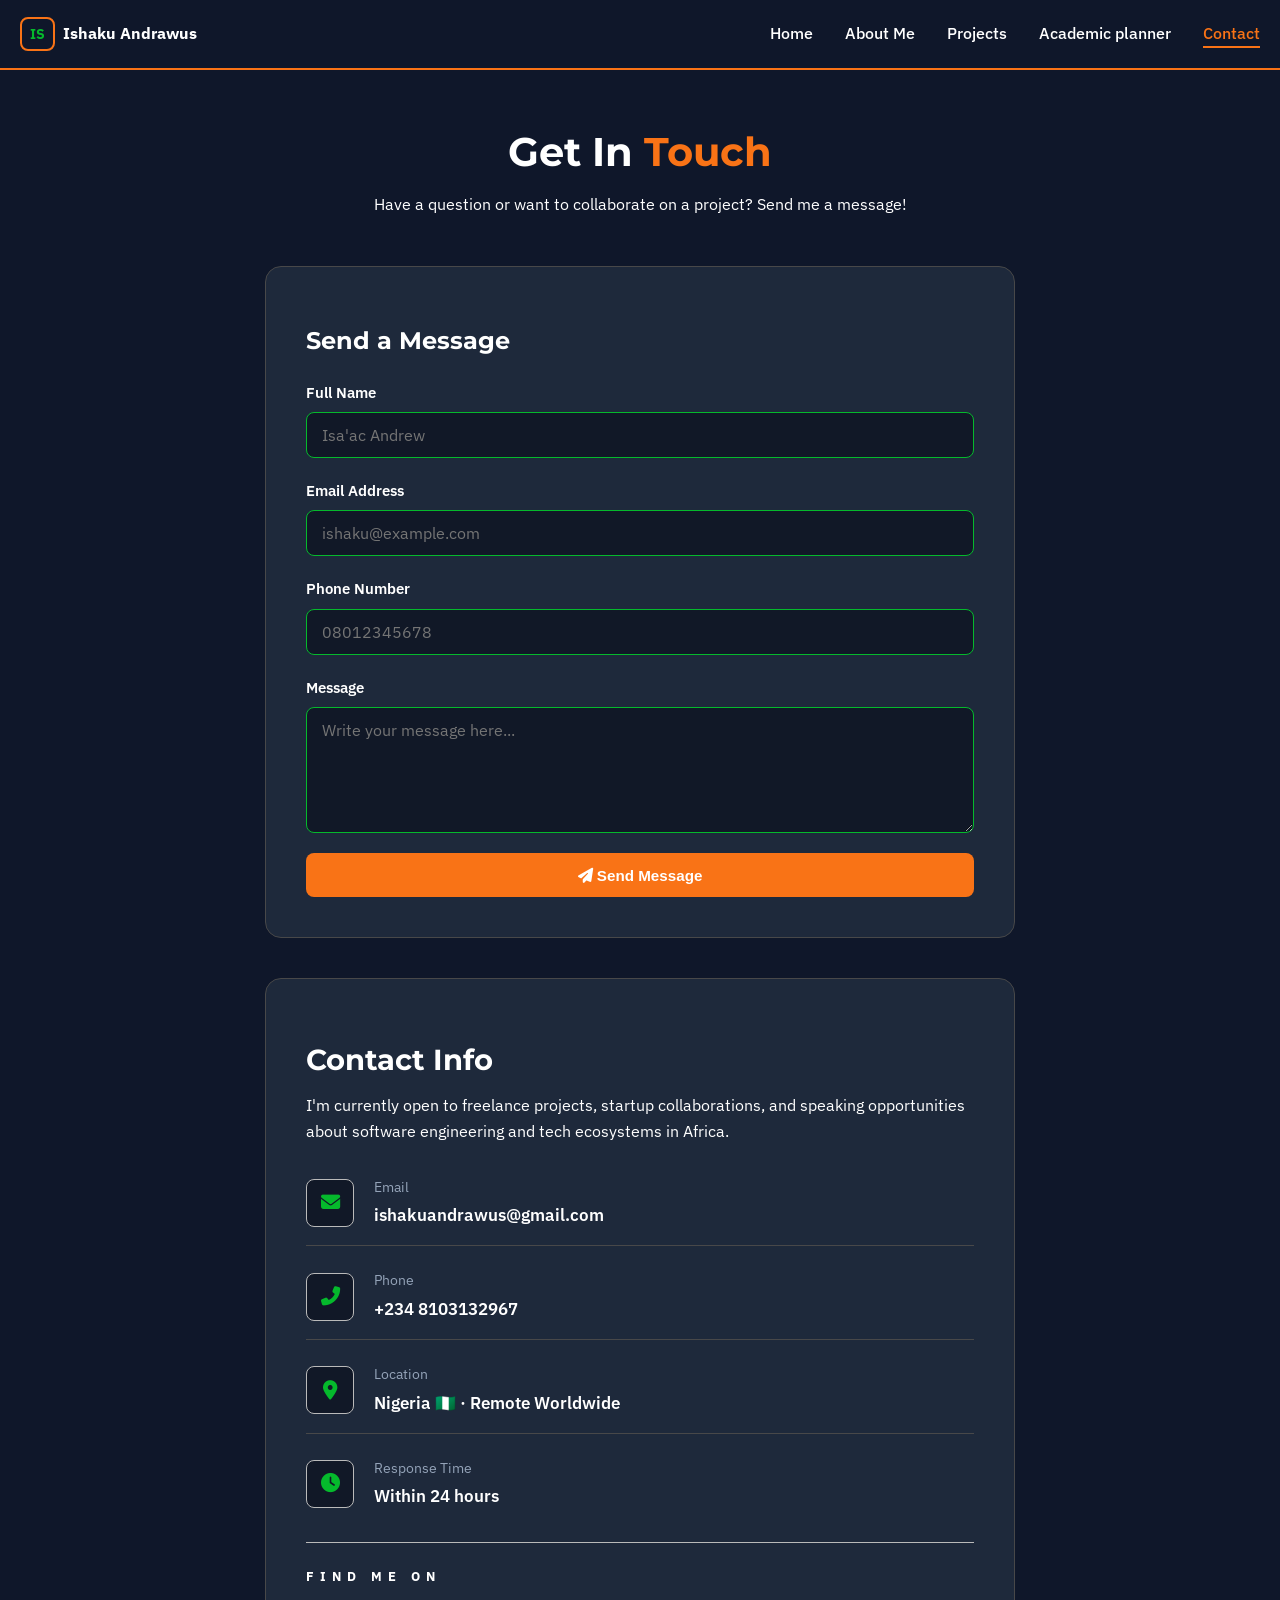
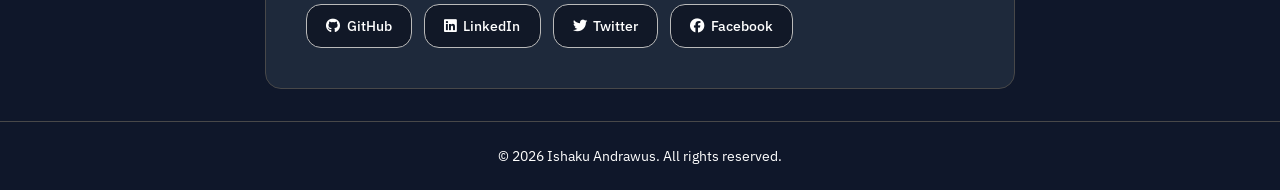
==== contact.html @ 084c1f38 "Add files via upload" ====
<!DOCTYPE html>
<html lang="en">

<head>
    <meta charset="UTF-8">
    <meta name="viewport" content="width=device-width, initial-scale=1.0">
    <title>Contact | Ishaku Andrawus Academic Portfolio</title>
    <meta name="description"
        content="Have a question or want to collaborate on a project? Get in touch with Ishaku Andrawus.">
    <link rel="preconnect" href="https://fonts.googleapis.com">
    <link rel="preconnect" href="https://fonts.gstatic.com" crossorigin>
    <link
        href="https://fonts.googleapis.com/css2?family=IBM+Plex+Sans:ital,wght@0,100..700;1,100..700&family=Montserrat:ital,wght@0,100..900;1,100..900&display=swap"
        rel="stylesheet">
    <link rel="stylesheet" href="https://cdnjs.cloudflare.com/ajax/libs/font-awesome/6.4.0/css/all.min.css">
    <link rel="stylesheet" href="style.css">
</head>

<body>
    <header class="site-header">
        <nav class="nav-container" aria-label="primary">
            <a href="index.html" class="brand"><span class="brand-mark">IS</span> Ishaku Andrawus</a>
            <button class="nav-toggle" id="navToggle" aria-expanded="false" aria-controls="navMenu"
                aria-label="Toggle navigation menu"></button>
            <ul class="nav-menu" id="navMenu">
                <li><a href="index.html">Home</a></li>
                <li><a href="about.html">About Me</a></li>
                <li><a href="project.html">Projects</a></li>
                <li><a href="planner.html">Academic planner</a></li>
                <li><a href="contact.html" aria-current="page">Contact</a></li>
            </ul>
        </nav>
    </header>

    <main id="main" class="page-container" style="max-width: 1200px; margin: 0 auto; padding: 2rem 1.5rem;">
        <h1 class="page-title" style="text-align: center; margin-bottom: 0.5rem;">Get In <span>Touch</span></h1>
        <p style="text-align: center; color: var(--clr-text-main); margin-bottom: 3rem;">Have a question or want to
            collaborate on a project? Send me a message!</p>

        <div class="contact-grid-wrapper">

            <div class="info-card contact-box">
                <h2 style="font-size: 1.5rem; margin-bottom: 1.5rem; color: var(--clr-text-main);">Send a Message</h2>
                <form id="contact-form" class="contact-form" novalidate>
                    <div class="form-group">
                        <label for="name">Full Name</label>
                        <input type="text" id="name" placeholder="Isa'ac Andrew">
                    </div>

                    <div class="form-group">
                        <label for="email">Email Address</label>
                        <input type="email" id="email" placeholder="ishaku@example.com">
                    </div>

                    <div class="form-group">
                        <label for="phone">Phone Number</label>
                        <input type="tel" id="phone" placeholder="08012345678">
                    </div>

                    <div class="form-group">
                        <label for="message">Message</label>
                        <textarea id="message" rows="5" placeholder="Write your message here..."></textarea>
                    </div>

                    <div id="form-status" class="form-status"></div>

                    <button type="submit" class="btn-primary"
                        style="width: 100%; padding: 0.85rem; background-color: var(--clr-primary); border: none; border-radius: var(--radius-md); color: white; font-weight: 600; cursor: pointer;">
                        <i class="fas fa-paper-plane"></i> Send Message
                    </button>
                </form>
            </div>

            <div class="info-card contact-details-card">
                <h2 style="font-size: 1.8rem; margin-bottom: 0.5rem; color: var(--clr-text-main);">Contact Info</h2>
                <p style="color: var(--clr-text-main); line-height: 1.6; margin-bottom: 2rem;">
                    I'm currently open to freelance projects, startup collaborations, and speaking opportunities about
                    software engineering and tech ecosystems in Africa.
                </p>

                <div class="info-rows-list">
                    <!-- Row Item 1: Email -->
                    <div class="info-row-item">
                        <div class="icon-avatar-box"><i class="fas fa-envelope"></i></div>
                        <div class="info-row-text">
                            <span class="row-label">Email</span>
                            <a href="mailto:ishakuandrawus@gmail.com" class="row-value">ishakuandrawus@gmail.com</a>
                        </div>
                    </div>
                    <div class="info-row-item">
                        <div class="icon-avatar-box"><i class="fas fa-phone-alt"></i></div>
                        <div class="info-row-text">
                            <span class="row-label">Phone</span>
                            <span class="row-value">+234 8103132967</span>
                        </div>
                    </div>

                    <div class="info-row-item">
                        <div class="icon-avatar-box"><i class="fas fa-map-marker-alt"></i></div>
                        <div class="info-row-text">
                            <span class="row-label">Location</span>
                            <span class="row-value">Nigeria 🇳🇬 · Remote Worldwide</span>
                        </div>
                    </div>

                    <div class="info-row-item">
                        <div class="icon-avatar-box"><i class="fas fa-clock"></i></div>
                        <div class="info-row-text">
                            <span class="row-label">Response Time</span>
                            <span class="row-value">Within 24 hours</span>
                        </div>
                    </div>
                </div>

                <div class="social-links-footer-section"
                    style="margin-top: 1rem; border-top: 1px solid var(--clr-border-2); padding-top: 1.5rem;">
                    <span
                        style="display: block; font-size: 0.8rem;  letter-spacing: 6px; text-transform: uppercase; color: var(--clr-text-main); font-weight: 700; margin-bottom: 1rem;">Find
                        Me On</span>
                    <div class="social-pill-buttons" style="display: flex; gap: 0.75rem; flex-wrap: wrap;">
                        <a href="https://github.com" target="https://github.com/Aims3" class="social-pill"><i
                                class="fab fa-github"></i> GitHub</a>
                        <a href="https://linkedin.com"
                            target="https://www.linkedin.com/in/ishakuandrawus?utm_source=share_via&utm_content=profile&utm_medium=member_android"
                            class="social-pill"><i class="fab fa-linkedin"></i> LinkedIn</a>
                        <a href="https://twitter.com" target="https://x.com/ishakuand" class="social-pill"><i
                                class="fab fa-twitter"></i> Twitter</a>
                        <a href="https://facebook.com" target="https://facebook.com/aimsclothingapparel"
                            class="social-pill"><i class="fab fa-facebook"></i> Facebook</a>
                    </div>
                </div>
            </div>

        </div>
    </main>
    <script src="script.js"></script>
    <footer class="site-footer">
        <p>&copy; 2026 Ishaku Andrawus. All rights reserved.</p>
    </footer>
</body>

</html>
---- style.css ----
:root {
    --clr-bg-main: #0f172a;       
    --clr-bg-card: #1e293b;     
    --clr-bg-input: #111827;      
    --clr-primary: #f97316;       
    --clr-text-main: #ffffff;     
    --clr-text-muted: #94a3b8;    
    --clr-border: #484849;
    --clr-border-2: #bababa; 
    --clr-border-g: #05b92c;      
    --radius-lg: 16px;
    --radius-md: 8px;
    --transition-smooth: all 0.3s cubic-bezier(0.4, 0, 0.2, 1);
}

*,
*::before,
*::after {
    box-sizing: border-box;
}

html, body {
    width: 100%;
    min-height: 100vh;
    margin: 0;
    padding: 0;
    overflow-x: hidden;
    background-color: var(--clr-bg-main);
    color: var(--clr-text-main);
    font-family: 'IBM Plex Sans', sans-serif;
    line-height: 1.6;
    text-rendering: optimizeSpeed;
    display: flex;
    flex-direction: column;
}

main, 
#main {
    flex: 1 0 auto;
    width: 100%;
}

h1, h2, h3, h4, .page-title {
    font-family: 'Montserrat', sans-serif;
    line-height: 1.2;
    color: var(--clr-text-main);
}

p {
    color: var(--clr-text-main);
}

img {
    max-width: 100%;
    height: auto;
    display: block;
}

.container,
.page-container {
    width: 100%;
    max-width: 1200px;
    margin-left: auto;
    margin-right: auto;
    padding-left: 1.2rem;
    padding-right: 1.2rem;
}

.site-header {
    position: sticky;
    top: 0;
    z-index: 100; 
    background-color: var(--clr-bg-main);
    border-bottom: 2px solid var(--clr-primary);
}

.nav-container {
    display: flex;
    justify-content: space-between;
    align-items: center;
    padding: 1rem 0;
}

.brand {
    font-weight: 700;
    color: var(--clr-text-main);
    text-decoration: none;
    display: flex;
    align-items: center;
    gap: 0.5rem;
    margin-left: 20px;
}

.brand-mark {
    background-color: transparent;
    color: var(--clr-border-g);
    padding: 0.2rem 0.5rem;
    border-radius: var(--radius-md);
    font-size: 0.9rem;
    border: 2px solid var(--clr-primary);
}

.nav-menu {
    display: flex;
    list-style: none;
    gap: 2rem; 
    margin: 5px;
    margin-right: 20px;
}

.nav-menu a {
    text-decoration: none;
    color: var(--clr-text-main);
    font-weight: 500;
    transition: color 0.3s ease;
    padding-bottom: 5px;
    position: relative;
}

.nav-menu a::after {
    content: '';
    position: absolute;
    bottom: 0;
    left: 0;
    width: 100%;
    height: 2px; 
    background-color: var(--clr-primary); 
    transform: scaleX(0);
    transform-origin: bottom center; 
    transition: transform 0.3s cubic-bezier(0.4, 0, 0.2, 1);
}

.nav-menu a:hover::after,
.nav-menu a[aria-current="page"]::after {
    transform: scaleX(1);
}

.nav-menu a:hover,
.nav-menu a[aria-current="page"] {
    color: var(--clr-primary);
}

.nav-toggle {
    display: none;
}

.hero {
    padding: 4rem 0;
    background-color: var(--clr-bg-main);
}

.hero-grid {
    display: grid;
    grid-template-columns: 2.3fr 1.1fr; 
    gap: 3rem;
    align-items: center; 
}

.eyebrow {
    display: inline-block;
    font-size: 0.85rem;
    font-weight: 600;
    text-transform: uppercase;
    letter-spacing: 0.3rem;
    color: var(--clr-primary);
}

.hero-content h1 {
    font-size: 3rem;
    margin-bottom: 1rem;
}

.hero-content h1 em {
    font-style: normal;
    color: var(--clr-primary); 
}

.aims {
    font-size: 1.1rem;
    color: var(--clr-text-main);
}

.miva {
    color: var(--clr-primary);
}

.link {
    color: var(--clr-primary);
    text-decoration: none;
    font-weight: 600;
}

.cta-row {
    display: flex;
    gap: 1rem;
    margin-top: 1.5rem;
}

.id-card {
    background-color: var(--clr-bg-card);
    border-radius: var(--radius-lg);
    border: 1px solid var(--clr-primary);
    overflow: hidden;
    width: 100%;
    transition: transform 0.3s ease-in-out;
}

.id-card:hover {
    transform: translateY(-5px); 
}

.portrait {
    width: 100%;
    height: auto;
    aspect-ratio: 1 / 1;
} 

.portrait img {
    width: 100%;
    height: 100%;
    object-fit: cover; 
}

.intro {
    font-size: 1.2rem;
    font-weight: 600;
    color: var(--clr-border-g);
    justify-content: center;
    letter-spacing: 0.2rem;
}

span.intro {
    display: block;
    text-align: center;
    margin-bottom: 1rem;
}

.btn-primary,
.btn-ghost {
    display: inline-block;
    padding: 0.8rem 1.8rem;
    border-radius: var(--radius-md);
    font-weight: 600;
    text-decoration: none;
    font-size: 0.95rem;
    transition: var(--transition-smooth);
}

.btn-primary {
    background-color: var(--clr-primary);
    color: var(--clr-text-main);
    border: 2px solid var(--clr-primary);
}

.btn-primary:hover {
    background-color: #0a043e; 
    border-color: #d89a09;
    transform: translateY(-2px); 
}

.btn-ghost {
    background-color: transparent;
    color: var(--clr-primary);
    border: 2px solid var(--clr-primary);
}

.btn-ghost:hover {
    background-color: rgba(249, 115, 22, 0.1); 
    transform: translateY(-2px);
}

.about-section {
    padding: 4rem 0;
    background-color: var(--clr-bg-main);
    display: block;
}

.page-title {
    text-align: center;
    font-size: 2.5rem;
    margin-bottom: 3rem;
}

.page-title span {
    color: var(--clr-primary);
}

.about-grid {
    display: grid;
    grid-template-columns: 1fr 1fr; 
    gap: 2rem;
    align-items: start;
}

.about-column {
    display: flex;
    flex-direction: column;
    gap: 2rem; 
}

.info-card {
    background-color: var(--clr-bg-card);
    border: 1px solid var(--clr-border);
    border-radius: var(--radius-lg);
    padding: 2.5rem;
    box-shadow: none !important;
    animation: continuousFloat 5s ease-in-out infinite;
    will-change: transform;
}

.about-column:nth-child(1) .info-card:nth-child(1) { border-top: 4px solid #faf153; }
.about-column:nth-child(1) .info-card:nth-child(2) { border-top: 4px solid #22c55e; }
.about-column:nth-child(2) .info-card:nth-child(1) { border-top: 4px solid #3b82f6; }
.about-column:nth-child(2) .info-card:nth-child(2) { border-top: 4px solid #a855f7; }

.info-card h2 {
    font-size: 1.3rem;
    margin-bottom: 20px;
    color: var(--clr-primary);
    display: flex;
    align-items: center;
    gap: 10px;
}

.info-card p {
    color: var(--clr-text-main);
    line-height: 1.6;
}

.table-responsive {
    width: 100%;
    overflow-x: auto;
}

.edu-table {
    width: 100%;
    border-collapse: collapse;
    margin-top: 10px;
}

.edu-table th, .edu-table td {
    padding: 12px 15px;
    text-align: left;
    border-bottom: 1px solid var(--clr-border);
}

.edu-table th {
    background-color: var(--clr-primary);
    color: var(--clr-text-main);
    font-weight: 600;
}

.edu-table tr:hover {
    background-color: rgba(233, 233, 237, 0.05);
}

.skills-list {
    list-style: none;
    display: flex;
    flex-wrap: wrap;
    gap: 8px;
    padding: 0;
}

.skills-list li {
    background: var(--clr-bg-input);
    border: 1px solid var(--clr-border-g);
    padding: 6px 12px;
    border-radius: 10px;
    font-size: 0.85rem;
    font-weight: 500;
}

.video-container {
    margin-top: 15px;
    border-radius: 20px;
    overflow: hidden;
}

.projects-grid {
    display: grid;
    grid-template-columns: repeat(auto-fit, minmax(300px, 1fr));
    gap: 30px;
    margin-bottom: 50px;
}

.project-card {
    background-color: var(--clr-bg-card);
    border-radius: var(--radius-lg);
    border: 1px solid var(--clr-border);
    overflow: hidden;
    display: flex;
    flex-direction: column;
    transition: var(--transition-smooth);
}

.project-card:hover {
    transform: translateY(-8px);
    border-color: var(--clr-primary);
}

.project-image {
    width: 100%;
    height: 200px;
    overflow: hidden;
}

.project-image img {
    width: 100%;
    height: 100%;
    object-fit: cover;
    transition: transform 0.3s ease;
}

.project-card:hover .project-image img {
    transform: scale(1.05);
}

.project-info {
    padding: 25px;
    display: flex;
    flex-direction: column;
    flex-grow: 1;
}

.project-info h3 {
    font-size: 1.3rem;
    margin-bottom: 12px;
}

.project-info p {
    color: var(--clr-text-muted);
    font-size: 0.95rem;
    line-height: 1.6;
    margin-bottom: 20px;
    flex-grow: 1;
}

.project-link {
    text-decoration: none;
    color: var(--clr-primary);
    font-weight: 600;
    display: inline-flex;
    align-items: center;
    gap: 8px;
    font-size: 0.95rem;
    transition: color 0.2s ease;
}

.planner-grid {
    display: grid;
    grid-template-columns: 1fr 1.3fr;
    gap: 3rem;
    padding-top: 3rem;
    padding-bottom: 5rem;
    align-items: start;
    width: 100%;
}

.task-form-card {
    background-color: var(--clr-bg-card);
    border: 1px solid var(--clr-border);
    border-radius: var(--radius-lg);
    padding: 2.5rem;
}

.task-form-card h2 {
    font-size: 1.8rem;
    margin-top: 0.5rem;
    margin-bottom: 1.5rem;
}

.task-form .form-group {
    margin-bottom: 1.5rem;
    display: flex;
    flex-direction: column;
    gap: 8px;
}

.task-form label {
    font-size: 0.85rem;
    font-weight: 600;
    color: var(--clr-text-muted);
}

.task-form input,
.task-form select {
    width: 100%;
    padding: 0.9rem 1.2rem;
    border-radius: var(--radius-md);
    background-color: var(--clr-bg-input);
    border: 1px solid var(--clr-border);
    color: var(--clr-text-main);
    font-size: 0.95rem;
    outline: none;
    transition: var(--transition-smooth);
}

.task-form input:focus,
.task-form select:focus {
    border-color: var(--clr-primary);
}

.btn-add-task {
    width: 100%;
    background-color: var(--clr-primary);
    color: var(--clr-text-main);
    border: none;
    padding: 1rem;
    font-size: 1rem;
    font-weight: 700;
    border-radius: var(--radius-md);
    cursor: pointer;
    transition: var(--transition-smooth);
    margin-top: 1rem;
}

.btn-add-task:hover {
    background-color: #e0620d;
    transform: translateY(-2px);
}

.task-stats-box {
    margin-top: 2rem;
    background-color: var(--clr-bg-input);
    border: 1px solid var(--clr-border);
    border-radius: var(--radius-md);
    padding: 1.5rem;
}

.stat-line {
    display: flex;
    justify-content: space-between;
    font-size: 0.9rem;
    margin-bottom: 0.75rem;
    color: var(--clr-text-muted);
}

.stat-num {
    font-weight: 700;
    color: var(--clr-text-main);
}

.text-green { color: #22c55e !important; }
.text-orange { color: var(--clr-primary) !important; }

.stat-progress-bar {
    width: 100%;
    height: 4px;
    background-color: var(--clr-border);
    border-radius: 2px;
    margin-top: 1rem;
    overflow: hidden;
}

#stat-progress-fill {
    height: 100%;
    background-color: var(--clr-primary);
    width: 0%;
    transition: width 0.4s ease;
}

.tasks-display-column {
    padding-top: 0.5rem;
}

.display-header {
    display: flex;
    justify-content: space-between;
    align-items: center;
    margin-bottom: 2rem;
}

.display-header h2 {
    font-size: 2rem;
    margin: 0;
}

.sub-counter {
    font-size: 0.85rem;
    font-family: monospace;
    color: var(--clr-text-muted);
}

.btn-clear {
    background-color: transparent;
    color: var(--clr-text-main);
    border: 1px solid var(--clr-border);
    padding: 0.6rem 1.2rem;
    border-radius: var(--radius-md);
    font-size: 0.85rem;
    font-weight: 600;
    cursor: pointer;
    transition: var(--transition-smooth);
}

.btn-clear:hover {
    border-color: #ef4444;
    color: #ef4444;
}

.filter-row {
    display: flex;
    flex-wrap: wrap;
    gap: 0.75rem;
    margin-bottom: 2rem;
}

.filter-pill {
    background: transparent;
    border: 1px solid var(--clr-border);
    color: var(--clr-text-main);
    padding: 0.5rem 1.2rem;
    border-radius: 20px;
    font-size: 0.85rem;
    font-weight: 500;
    cursor: pointer;
    transition: var(--transition-smooth);
}

.filter-pill:hover {
    border-color: var(--clr-primary);
}

.filter-pill.active {
    background-color: var(--clr-primary);
    border-color: var(--clr-primary);
    color: var(--clr-bg-main);
    font-weight: 600;
}

.planner-task-list {
    list-style: none;
    padding: 0;
    display: flex;
    flex-direction: column;
    gap: 1rem;
}

.task-card-item {
    background-color: var(--clr-bg-card);
    border: 1px solid var(--clr-border);
    border-radius: var(--radius-md);
    padding: 1.25rem;
    display: flex;
    justify-content: space-between;
    align-items: center;
    transition: var(--transition-smooth);
}

.task-left-info {
    display: flex;
    align-items: center;
    gap: 1rem;
}

.task-checkbox {
    width: 20px;
    height: 20px;
    border-radius: 50%;
    border: 2px solid var(--clr-border);
    cursor: pointer;
    display: flex;
    align-items: center;
    justify-content: center;
    transition: var(--transition-smooth);
}

.task-checkbox::after {
    content: "✓";
    font-size: 11px;
    color: var(--clr-bg-main);
    display: none;
}

.task-card-item.completed-state .task-checkbox {
    background-color: #22c55e;
    border-color: #22c55e;
}

.task-card-item.completed-state .task-checkbox::after {
    display: block;
}

.task-card-item.completed-state .task-title-text {
    text-decoration: line-through;
    color: var(--clr-text-muted);
}

.task-meta-pills {
    display: flex;
    gap: 0.5rem;
    margin-top: 0.4rem;
}

.meta-badge {
    font-size: 0.75rem;
    padding: 0.15rem 0.5rem;
    border-radius: 4px;
    border: 1px solid var(--clr-border);
    color: var(--clr-text-muted);
}

.task-delete-trigger {
    background: transparent;
    border: none;
    color: var(--clr-text-muted);
    font-size: 1.1rem;
    cursor: pointer;
    transition: var(--transition-smooth);
}

.task-delete-trigger:hover {
    color: #ef4444;
}

.contact-grid-wrapper {
    display: flex;
    flex-direction: column;
    gap: 2.5rem;
    max-width: 750px;
    margin: 0 auto;
}

.contact-box,
.contact-details-card {
    width: 100%;
}

.contact-box {
    background-color: var(--clr-bg-card);
    border: 1px solid var(--clr-border);
    padding: 40px;
    border-radius: var(--radius-lg);
}

.contact-form {
    display: flex;
    flex-direction: column;
    gap: 20px;
}

.form-group {
    display: flex;
    flex-direction: column;
    gap: 8px;
}

.form-group label {
    font-weight: 600;
    font-size: 0.95rem;
    color: var(--clr-text-main);
}

.form-group input, 
.form-group textarea {
    padding: 12px 15px;
    border-radius: var(--radius-md);
    background-color: var(--clr-bg-input);
    border: 1px solid var(--clr-border-g);
    color: var(--clr-text-main);
    font-family: inherit;
    font-size: 1rem;
    outline: none;
    transition: border-color 0.3s ease;
}

.form-group input:focus, 
.form-group textarea:focus {
    border-color: var(--clr-primary);
}

.send-btn {
    background-color: var(--clr-border-g);
    color: var(--clr-text-main);
    border: none;
    padding: 12px;
    border-radius: var(--radius-md);
    font-weight: 600;
    cursor: pointer;
    transition: var(--transition-smooth);
}

.send-btn:hover {
    background-color: #04821d; 
    transform: translateY(-2px); 
}

.info-rows-list {
    display: flex;
    flex-direction: column;
    gap: 1.5rem;
}

.info-row-item {
    display: flex;
    align-items: center;
    gap: 1.25rem;
    padding-bottom: 1rem;
    border-bottom: 1px solid var(--clr-border);
}

.info-row-item:last-child {
    border-bottom: none; 
}

.icon-avatar-box {
    width: 48px;
    height: 48px;
    background-color: var(--clr-bg-input);
    border: 1px solid var(--clr-border-2);
    border-radius: var(--radius-md);
    display: flex;
    align-items: center;
    justify-content: center;
    color: var(--clr-border-g); 
    font-size: 1.2rem;
    flex-shrink: 0;
}

.info-row-text {
    display: flex;
    flex-direction: column;
    gap: 0.25rem;
}

.row-label {
    font-size: 0.85rem;
    color: var(--clr-text-muted);
}

.row-value {
    font-size: 1.05rem;
    font-weight: 600;
    color: var(--clr-text-main);
    text-decoration: none;
}

a.row-value:hover {
    color: var(--clr-primary);
}

.social-pill {
    display: inline-flex;
    align-items: center;
    gap: 0.4rem;
    padding: 0.6rem 1.2rem;
    border: 1px solid var(--clr-border-2);
    border-radius: 15px; 
    color: var(--clr-text-main);
    text-decoration: none;
    font-size: 0.9rem;
    font-weight: 500;
    transition: var(--transition-smooth);
    background-color: var(--clr-bg-input);
}

.social-pill:hover {
    border-color: var(--clr-primary);
    color: var(--clr-primary);
    transform: translateY(-2px); 
}

.form-status {
    font-size: 0.95rem;
    font-weight: 600;
    text-align: center;
    padding: 10px;
    border-radius: 8px;
    display: none; 
}

.status-error {
    display: block;
    background-color: rgba(239, 68, 68, 0.1);
    color: #ef4444; 
    border: 1px solid #ef4444;
}

.status-success {
    display: block;
    background-color: rgba(34, 197, 94, 0.1);
    color: #22c55e;
    border: 1px solid #22c55e;
}

.site-footer {
    flex-shrink: 0;
    background-color: var(--clr-bg-main);
    color: var(--clr-text-muted);
    padding: 0.5rem 0;
    text-align: center;
    font-size: 0.9rem;
    border-top: 1px solid var(--clr-border);
    width: 100%;
    box-sizing: border-box;
}

@keyframes continuousFloat {
    0% { transform: translateY(0px); }
    50% { transform: translateY(-8px); }
    100% { transform: translateY(0px); }
}

.about-column:nth-child(1) .info-card:nth-child(2) { animation-delay: 1.2s; }
.about-column:nth-child(2) .info-card:nth-child(1) { animation-delay: 0.6s; }
.about-column:nth-child(2) .info-card:nth-child(2) { animation-delay: 1.8s; }

.planner-intro {
    grid-column: 1 / -1;
    text-align: center;
    max-width: 800px;
    margin: 0 auto 2rem auto;
    font-size: 1.1rem;
    color: var(--clr-text-muted);
}
@media (max-width: 900px) {
    .container,
    .page-container {
        padding-left: 1.2rem;
        padding-right: 1.2rem;
    }

    .brand {
        margin-left: 20px;
    }

    .contact-grid-wrapper {
        grid-template-columns: 1fr !important; 
        gap: 2rem;
    }

    .nav-toggle {
        display: block; 
        width: 50px;
        height: 40px;
        position: relative;
        cursor: pointer;
        background-color: var(--clr-bg-main);
        border: none;
        margin-right: 20px;
    }

    .nav-toggle::before {
        content: "";
        position: absolute;
        top: 14px;
        left: 15px;
        width: 20px;
        height: 2px;
        background-color: var(--clr-text-main);
        box-shadow: 0 6px 0 var(--clr-text-main), 0 12px 0 var(--clr-text-main);
    }

    .nav-menu {
        display: none; 
        position: absolute;
        top: 70px;                
        left: 50%;
        transform: translateX(-50%); 
        width: 90%;               
        max-width: 400px;         
        background-color: var(--clr-bg-card);
        border: 1px solid var(--clr-border);
        border-radius: var(--radius-lg);
        flex-direction: column;
        align-items: center;    
        text-align: center;
        margin: 0;                
        padding: 2.5rem;         
        gap: 1.5rem;
        box-shadow: 0 10px 30px rgba(0, 0, 0, 0.5); 
        z-index: 1000;            
    }

    .nav-menu.is-open {
        display: flex; 
    }

    .hero {
        padding: 2rem 0;
    }

    .hero-grid {
        grid-template-columns: 1fr !important; 
        gap: 2.5rem;
        text-align: center;
        width: 100%;
    }

    .cta-row {
        justify-content: center;
    }

    .about-grid {
        grid-template-columns: 1fr !important;
        gap: 1.5rem;
        width: 100%;
    }

    .projects-grid {
        grid-template-columns: 1fr !important;
        gap: 2rem;
    }

    .id-card,
    .info-card {
        width: 100% !important;
        max-width: 100% !important; 
        padding: 1.5rem !important; 
        box-sizing: border-box;
    }

    .portrait {
        height: auto !important; 
        max-height: 350px;
    }

    .hero-content h1 {
        font-size: 2.2rem; 
    }

    .page-title {
        font-size: 2rem;
        margin-bottom: 2rem;
    }

    .planner-grid {
        grid-template-columns: 1fr !important; 
        width: 100%;
        gap: 2rem;
        padding-left: 0;
        padding-right: 0;
    }

    .task-form-card {
        width: 100% !important; 
        max-width: 100% !important;
        box-sizing: border-box; 
    }

    .btn-add-task {
        width: 100% !important;
        display: block !important;
        position: relative !important; 
        margin-top: 1.5rem;
    }
}
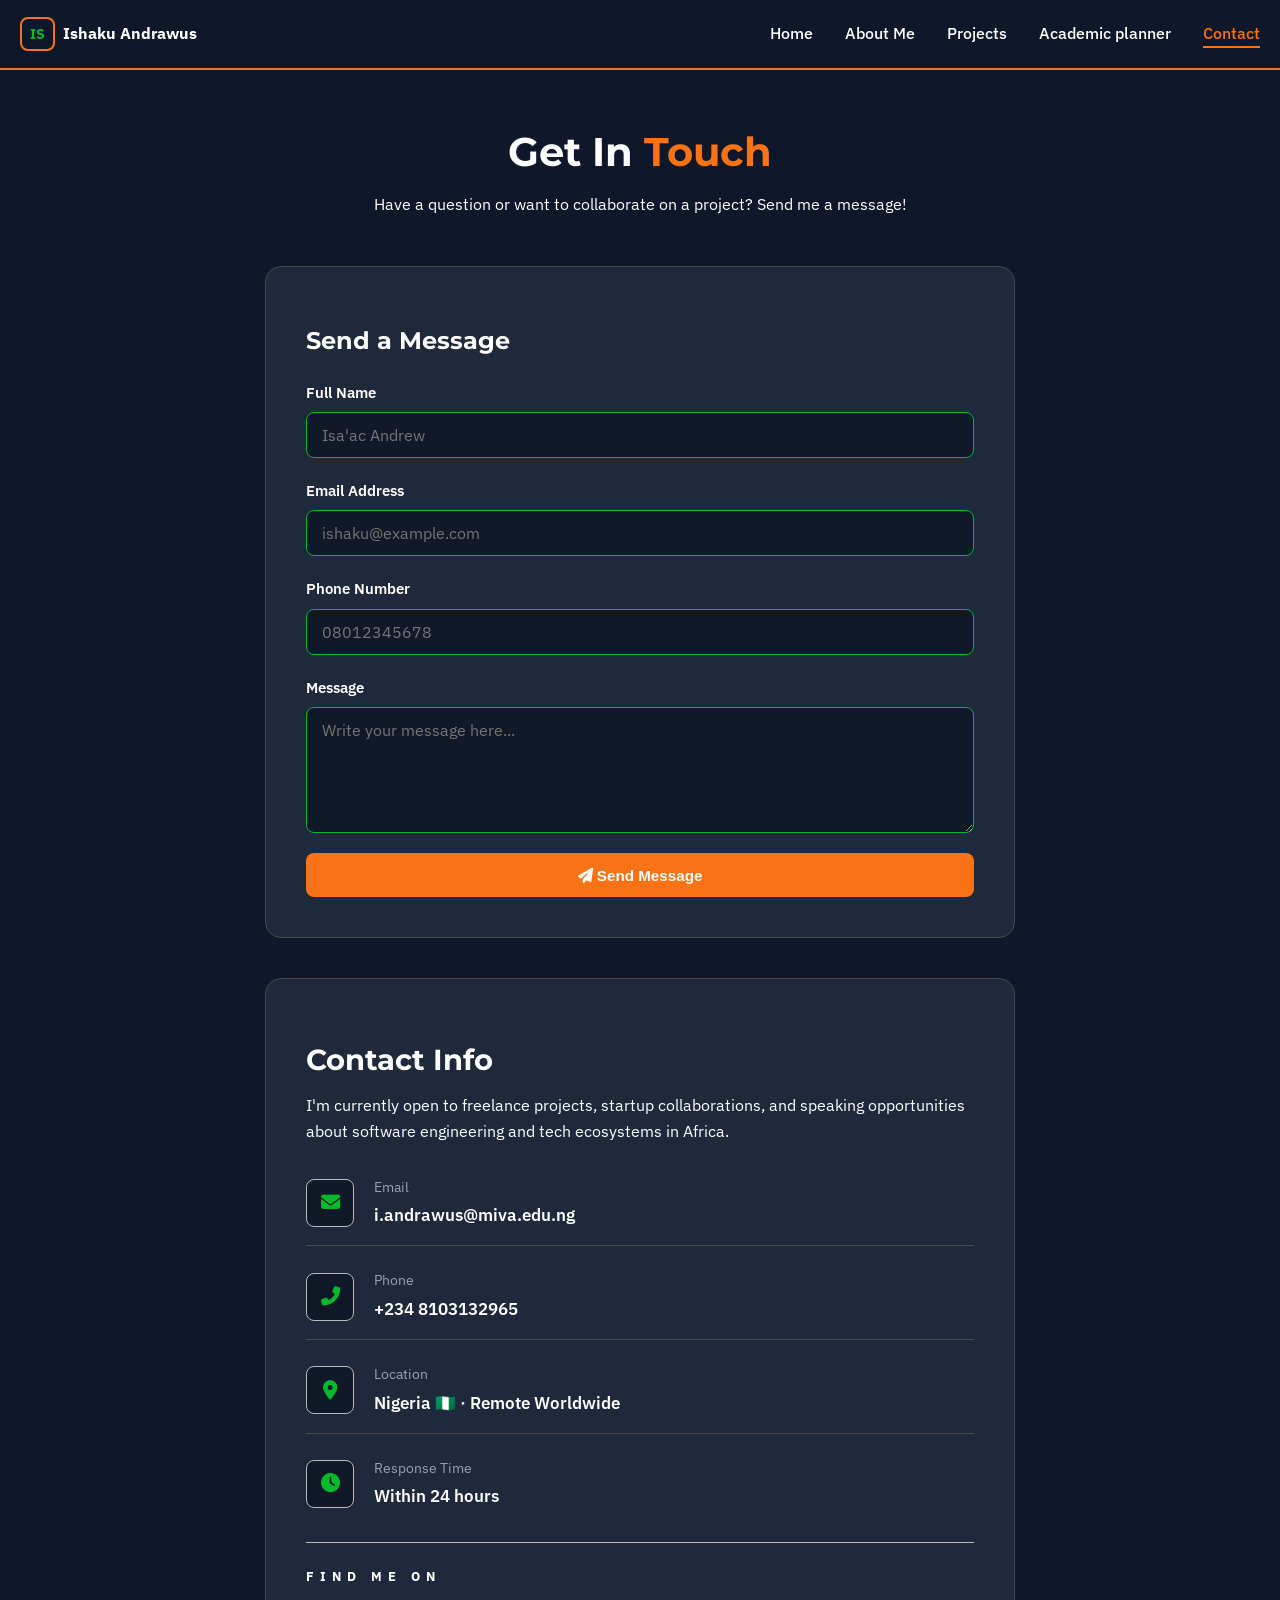
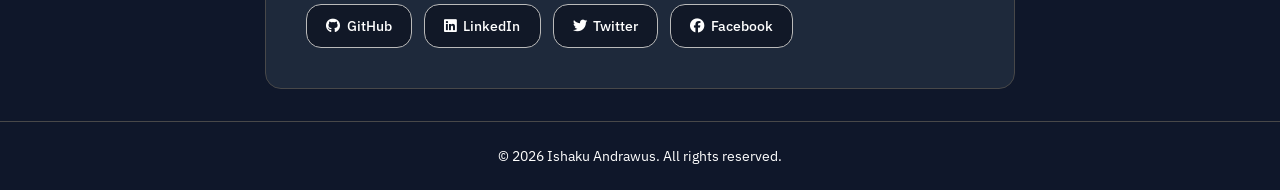
==== commit cbf3f884: "Update contact.html" ====
--- a/contact.html
+++ b/contact.html
@@ -84,14 +84,14 @@
                         <div class="icon-avatar-box"><i class="fas fa-envelope"></i></div>
                         <div class="info-row-text">
                             <span class="row-label">Email</span>
-                            <a href="mailto:ishakuandrawus@gmail.com" class="row-value">ishakuandrawus@gmail.com</a>
+                            <a href="mailto:i.andrawus8181@miva.edu.ng" class="row-value">i.andrawus@miva.edu.ng</a>
                         </div>
                     </div>
                     <div class="info-row-item">
                         <div class="icon-avatar-box"><i class="fas fa-phone-alt"></i></div>
                         <div class="info-row-text">
                             <span class="row-label">Phone</span>
-                            <span class="row-value">+234 8103132967</span>
+                            <span class="row-value">+234 8103132965</span>
                         </div>
                     </div>
 
@@ -139,4 +139,4 @@
     </footer>
 </body>
 
-</html>+</html>
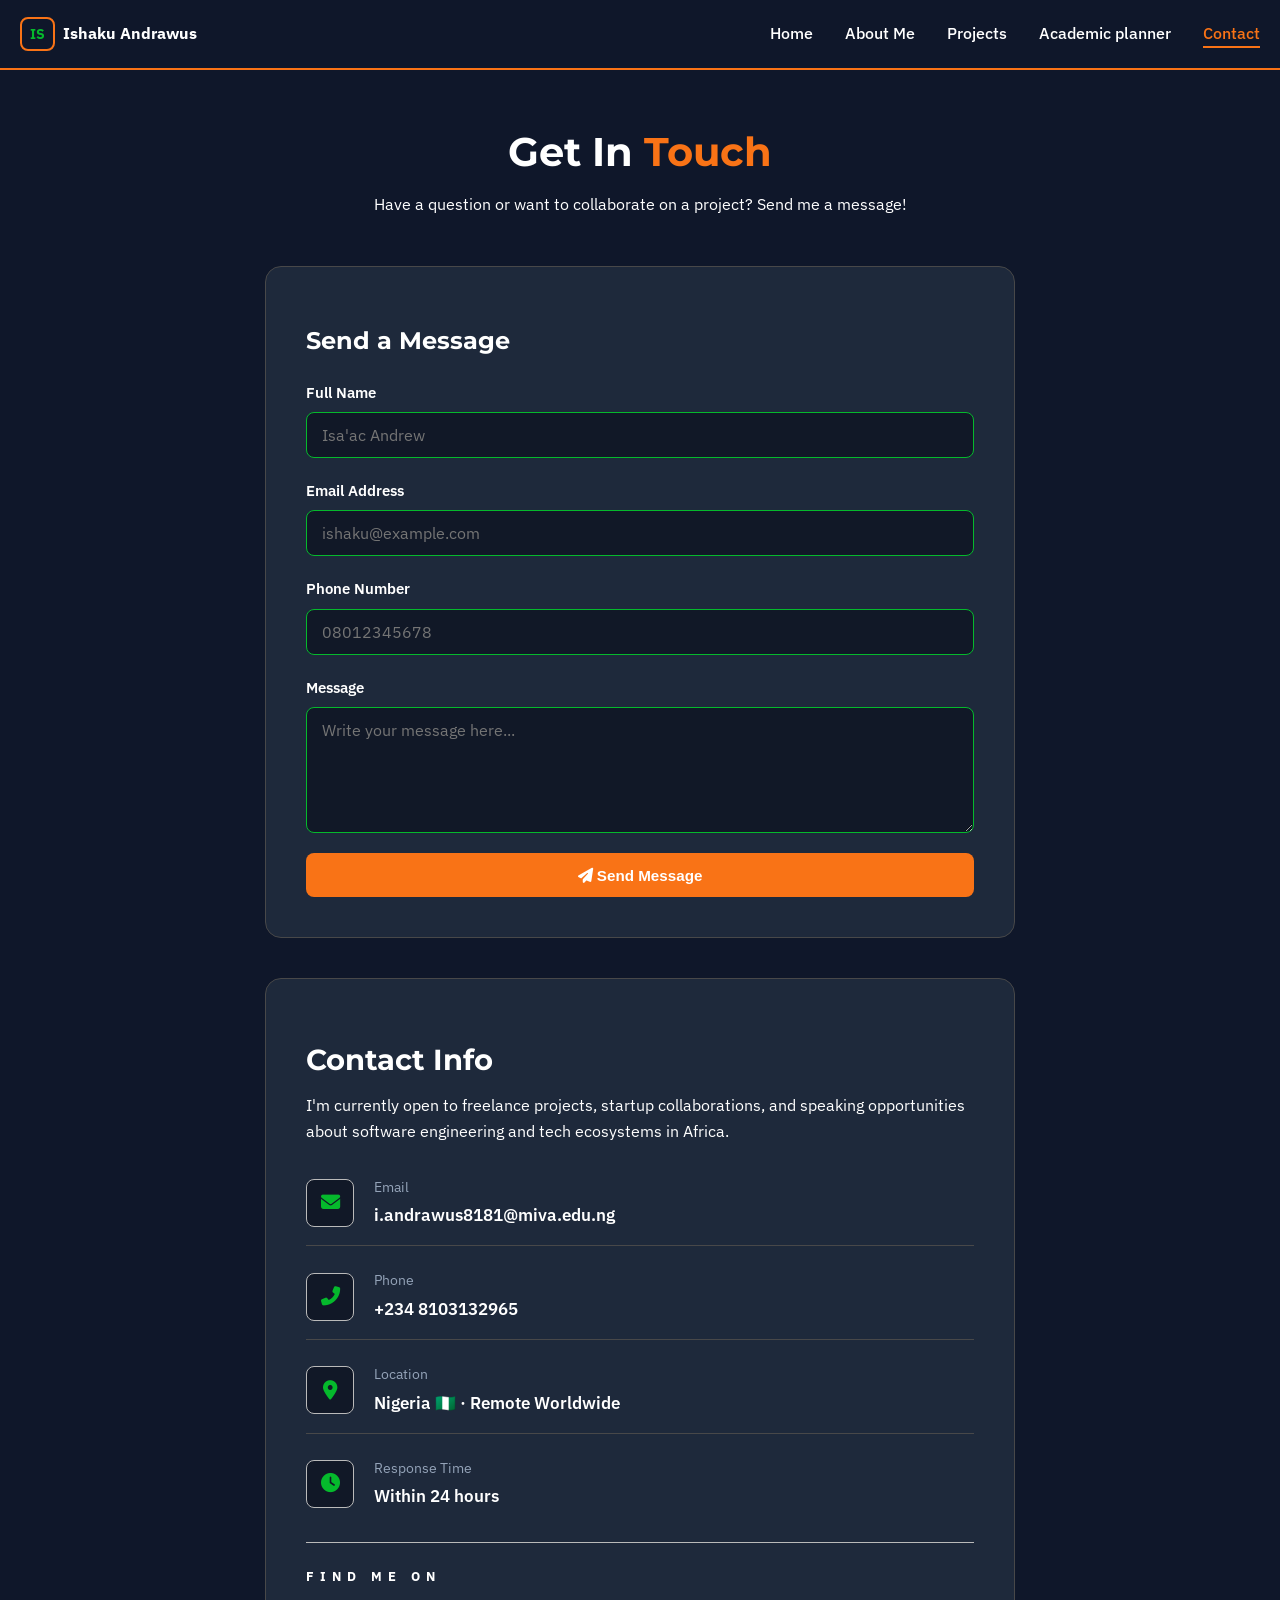
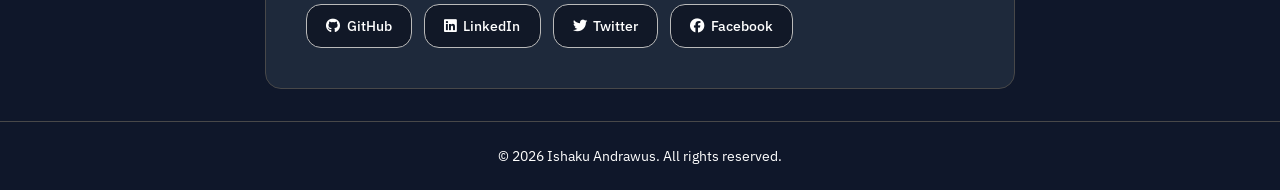
==== commit 82d06dd5: "Update contact.html" ====
--- a/contact.html
+++ b/contact.html
@@ -84,7 +84,7 @@
                         <div class="icon-avatar-box"><i class="fas fa-envelope"></i></div>
                         <div class="info-row-text">
                             <span class="row-label">Email</span>
-                            <a href="mailto:i.andrawus8181@miva.edu.ng" class="row-value">i.andrawus@miva.edu.ng</a>
+                            <a href="mailto:i.andrawus8181@miva.edu.ng" class="row-value">i.andrawus8181@miva.edu.ng</a>
                         </div>
                     </div>
                     <div class="info-row-item">
